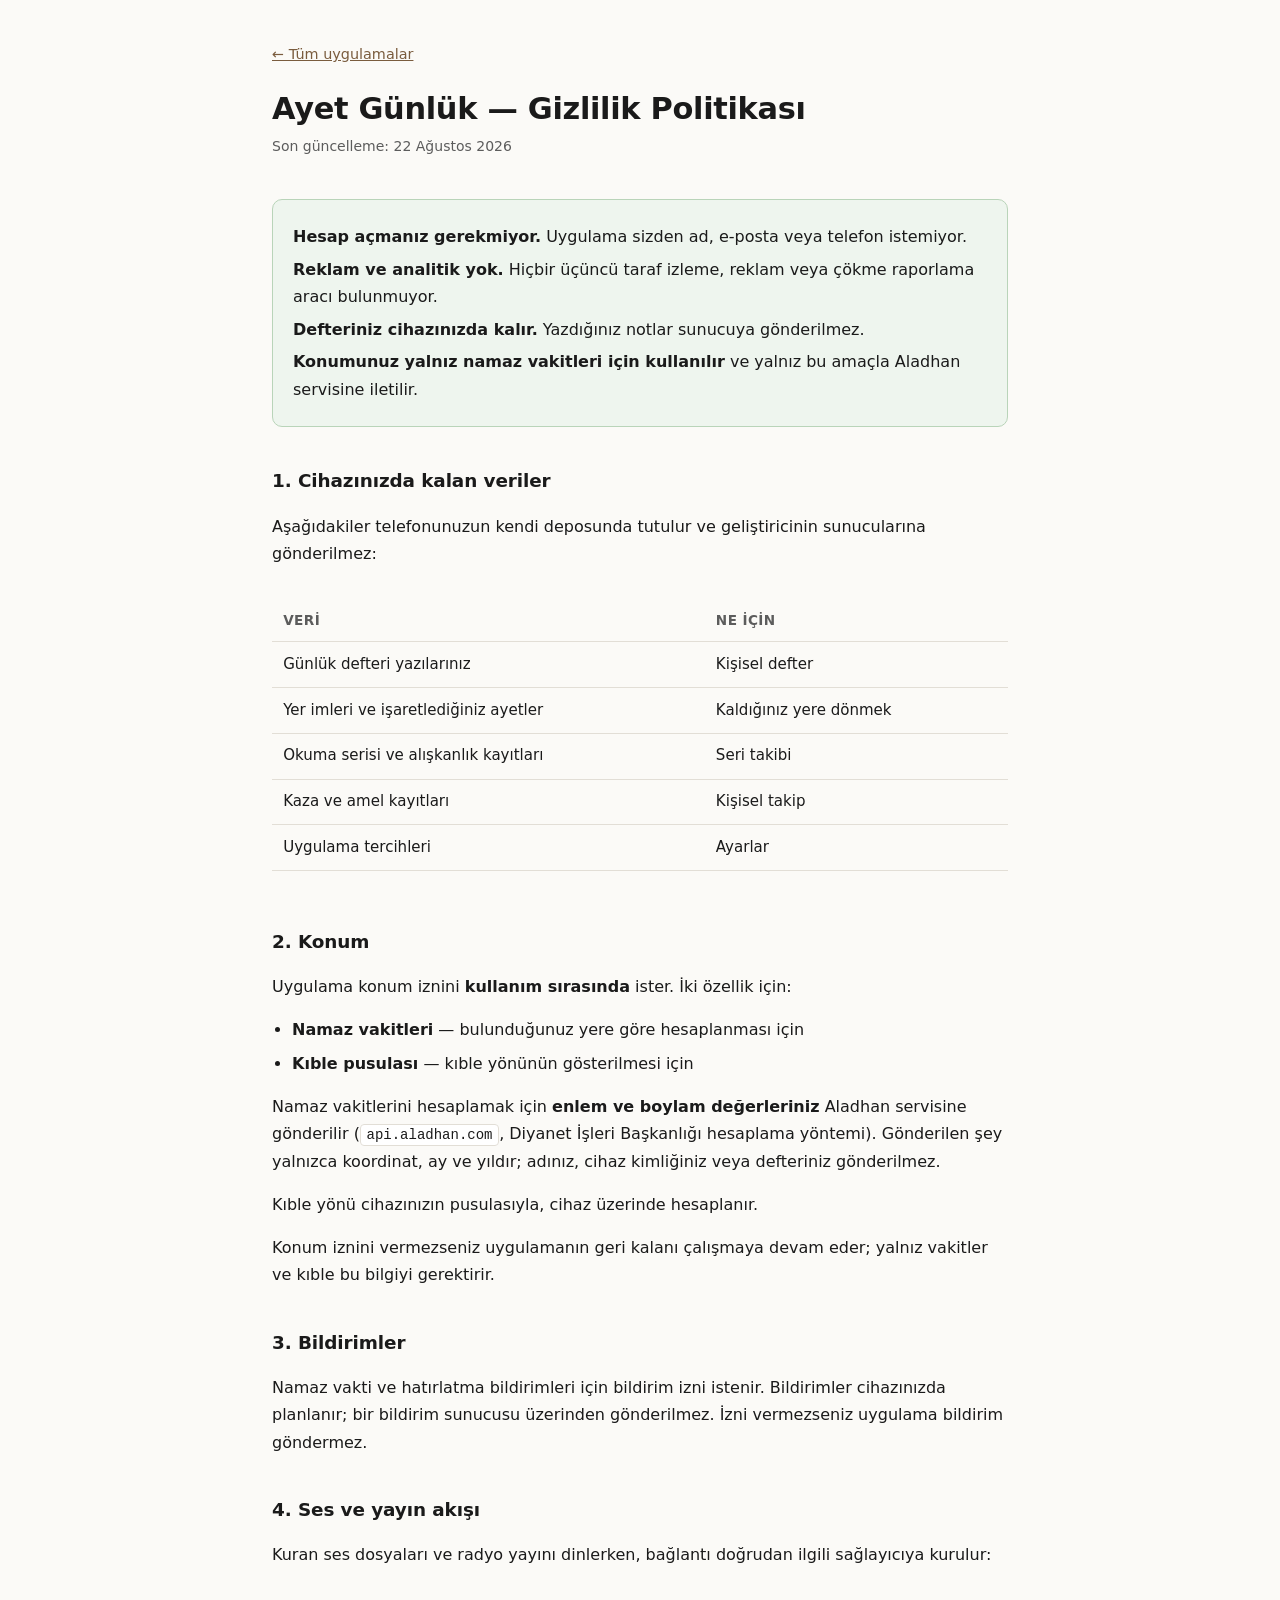
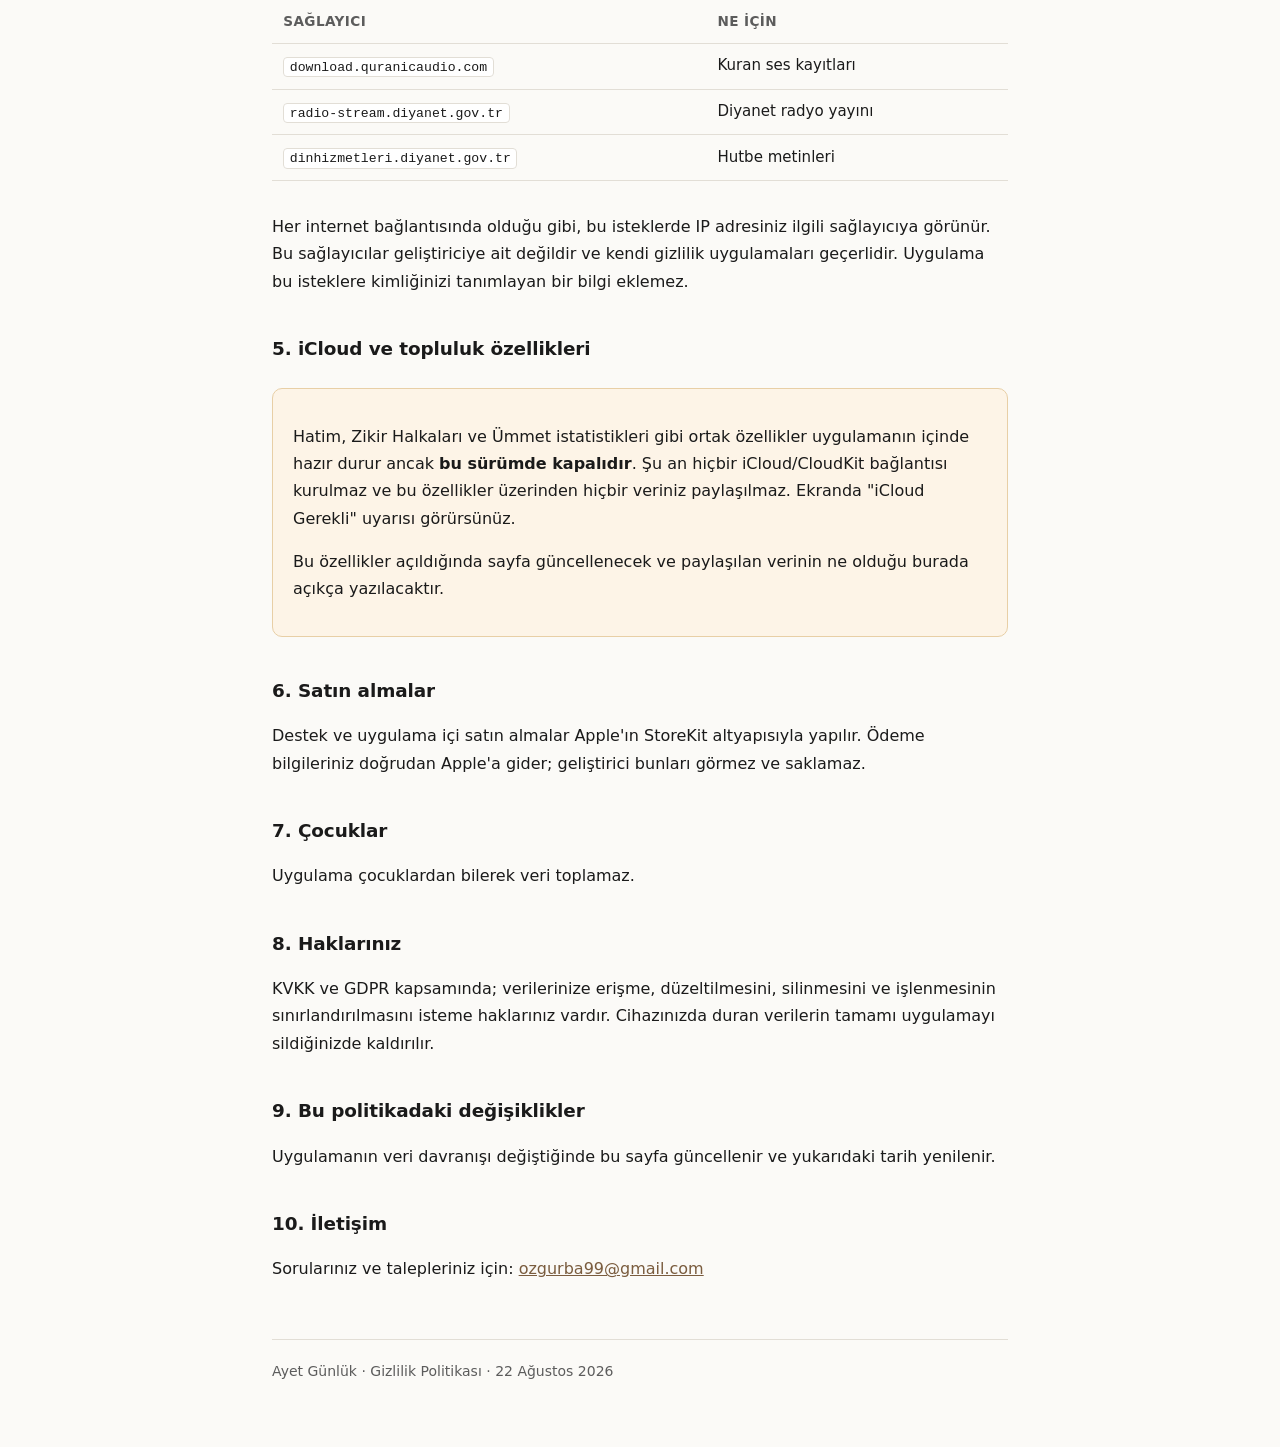
==== ayet-gunluk.html @ ae2b989b "Dört uygulama için gizlilik sayfaları + destek sayfası İçerik ölçüldü, uydurulmadı: hangi verinin ne" ====
<!doctype html>
<html lang="tr">
<head>
<meta charset="utf-8">
<meta name="viewport" content="width=device-width, initial-scale=1">
<title>Ayet Günlük — Gizlilik Politikası</title>
<link rel="stylesheet" href="stil.css">
</head>
<body>
<main>
<a class="geri" href="index.html">← Tüm uygulamalar</a>

<header>
  <h1>Ayet Günlük — Gizlilik Politikası</h1>
  <p class="tarih">Son güncelleme: 22 Ağustos 2026</p>
</header>

<div class="ozet">
  <p><strong>Hesap açmanız gerekmiyor.</strong> Uygulama sizden ad, e-posta veya telefon istemiyor.</p>
  <p><strong>Reklam ve analitik yok.</strong> Hiçbir üçüncü taraf izleme, reklam veya çökme raporlama aracı bulunmuyor.</p>
  <p><strong>Defteriniz cihazınızda kalır.</strong> Yazdığınız notlar sunucuya gönderilmez.</p>
  <p><strong>Konumunuz yalnız namaz vakitleri için kullanılır</strong> ve yalnız bu amaçla Aladhan servisine iletilir.</p>
</div>

<h2>1. Cihazınızda kalan veriler</h2>

<p>Aşağıdakiler telefonunuzun kendi deposunda tutulur ve geliştiricinin
sunucularına gönderilmez:</p>

<div class="sarmal">
<table>
  <tr><th>Veri</th><th>Ne için</th></tr>
  <tr><td>Günlük defteri yazılarınız</td><td>Kişisel defter</td></tr>
  <tr><td>Yer imleri ve işaretlediğiniz ayetler</td><td>Kaldığınız yere dönmek</td></tr>
  <tr><td>Okuma serisi ve alışkanlık kayıtları</td><td>Seri takibi</td></tr>
  <tr><td>Kaza ve amel kayıtları</td><td>Kişisel takip</td></tr>
  <tr><td>Uygulama tercihleri</td><td>Ayarlar</td></tr>
</table>
</div>

<h2>2. Konum</h2>

<p>Uygulama konum iznini <strong>kullanım sırasında</strong> ister. İki özellik için:</p>
<ul>
  <li><strong>Namaz vakitleri</strong> — bulunduğunuz yere göre hesaplanması için</li>
  <li><strong>Kıble pusulası</strong> — kıble yönünün gösterilmesi için</li>
</ul>

<p>Namaz vakitlerini hesaplamak için <strong>enlem ve boylam değerleriniz</strong>
Aladhan servisine gönderilir (<code>api.aladhan.com</code>, Diyanet İşleri
Başkanlığı hesaplama yöntemi). Gönderilen şey yalnızca koordinat, ay ve yıldır;
adınız, cihaz kimliğiniz veya defteriniz gönderilmez.</p>

<p>Kıble yönü cihazınızın pusulasıyla, cihaz üzerinde hesaplanır.</p>

<p>Konum iznini vermezseniz uygulamanın geri kalanı çalışmaya devam eder;
yalnız vakitler ve kıble bu bilgiyi gerektirir.</p>

<h2>3. Bildirimler</h2>

<p>Namaz vakti ve hatırlatma bildirimleri için bildirim izni istenir.
Bildirimler cihazınızda planlanır; bir bildirim sunucusu üzerinden gönderilmez.
İzni vermezseniz uygulama bildirim göndermez.</p>

<h2>4. Ses ve yayın akışı</h2>

<p>Kuran ses dosyaları ve radyo yayını dinlerken, bağlantı doğrudan ilgili
sağlayıcıya kurulur:</p>

<div class="sarmal">
<table>
  <tr><th>Sağlayıcı</th><th>Ne için</th></tr>
  <tr><td><code>download.quranicaudio.com</code></td><td>Kuran ses kayıtları</td></tr>
  <tr><td><code>radio-stream.diyanet.gov.tr</code></td><td>Diyanet radyo yayını</td></tr>
  <tr><td><code>dinhizmetleri.diyanet.gov.tr</code></td><td>Hutbe metinleri</td></tr>
</table>
</div>

<p>Her internet bağlantısında olduğu gibi, bu isteklerde IP adresiniz ilgili
sağlayıcıya görünür. Bu sağlayıcılar geliştiriciye ait değildir ve kendi
gizlilik uygulamaları geçerlidir. Uygulama bu isteklere kimliğinizi tanımlayan
bir bilgi eklemez.</p>

<h2>5. iCloud ve topluluk özellikleri</h2>

<div class="dikkat">
  <p>Hatim, Zikir Halkaları ve Ümmet istatistikleri gibi ortak özellikler
  uygulamanın içinde hazır durur ancak <strong>bu sürümde kapalıdır</strong>.
  Şu an hiçbir iCloud/CloudKit bağlantısı kurulmaz ve bu özellikler üzerinden
  hiçbir veriniz paylaşılmaz. Ekranda "iCloud Gerekli" uyarısı görürsünüz.</p>
  <p>Bu özellikler açıldığında sayfa güncellenecek ve paylaşılan verinin ne
  olduğu burada açıkça yazılacaktır.</p>
</div>

<h2>6. Satın almalar</h2>

<p>Destek ve uygulama içi satın almalar Apple'ın StoreKit altyapısıyla yapılır.
Ödeme bilgileriniz doğrudan Apple'a gider; geliştirici bunları görmez ve
saklamaz.</p>

<h2>7. Çocuklar</h2>

<p>Uygulama çocuklardan bilerek veri toplamaz.</p>

<h2>8. Haklarınız</h2>

<p>KVKK ve GDPR kapsamında; verilerinize erişme, düzeltilmesini, silinmesini ve
işlenmesinin sınırlandırılmasını isteme haklarınız vardır. Cihazınızda duran
verilerin tamamı uygulamayı sildiğinizde kaldırılır.</p>

<h2>9. Bu politikadaki değişiklikler</h2>

<p>Uygulamanın veri davranışı değiştiğinde bu sayfa güncellenir ve yukarıdaki
tarih yenilenir.</p>

<h2>10. İletişim</h2>

<p>Sorularınız ve talepleriniz için: <a href="mailto:ozgurba99@gmail.com">ozgurba99@gmail.com</a></p>

<footer>
  Ayet Günlük · Gizlilik Politikası · 22 Ağustos 2026
</footer>
</main>
</body>
</html>
---- stil.css ----
/* Ortak görsel dil — dört uygulamanın gizlilik sayfaları aynı iskeleti kullanıyor.
   Bağımlılık yok: tek dosya CSS, dış font yok, betik yok. Sayfanın kendisi de
   izleme yapmıyor; bir gizlilik sayfasının analitik çalıştırması çelişki olurdu. */

:root {
  --zemin: #fbfaf7;
  --kart: #ffffff;
  --metin: #1a1a1a;
  --soluk: #5c5c5c;
  --cizgi: #e2ded6;
  --vurgu: #7a5c3e;
  --iyi-zemin: #eef5ee;
  --iyi-cizgi: #b9d4b9;
  --uyari-zemin: #fdf4e7;
  --uyari-cizgi: #e8cfa6;
}

@media (prefers-color-scheme: dark) {
  :root {
    --zemin: #171614;
    --kart: #201f1c;
    --metin: #ecebe7;
    --soluk: #a5a29a;
    --cizgi: #34322d;
    --vurgu: #c9a87c;
    --iyi-zemin: #1c2620;
    --iyi-cizgi: #35513c;
    --uyari-zemin: #2a2318;
    --uyari-cizgi: #5c4a2e;
  }
}

* { box-sizing: border-box; }

body {
  margin: 0;
  padding: 2.5rem 1.25rem 4rem;
  background: var(--zemin);
  color: var(--metin);
  font: 16px/1.7 -apple-system, BlinkMacSystemFont, "Segoe UI", system-ui, sans-serif;
  -webkit-text-size-adjust: 100%;
}

main { max-width: 46rem; margin: 0 auto; }

header { margin-bottom: 2.5rem; }

h1 { font-size: 1.9rem; line-height: 1.25; margin: 0 0 .4rem; letter-spacing: -.01em; }
h2 { font-size: 1.15rem; margin: 2.4rem 0 .7rem; letter-spacing: -.005em; }
h3 { font-size: 1rem; margin: 1.6rem 0 .5rem; color: var(--vurgu); }

.tarih { color: var(--soluk); font-size: .875rem; margin: 0; }

.ozet {
  background: var(--iyi-zemin);
  border: 1px solid var(--iyi-cizgi);
  border-radius: 10px;
  padding: 1.1rem 1.25rem;
  margin: 1.75rem 0;
}
.ozet p { margin: .35rem 0; }
.ozet strong { font-weight: 650; }

.dikkat {
  background: var(--uyari-zemin);
  border: 1px solid var(--uyari-cizgi);
  border-radius: 10px;
  padding: 1.1rem 1.25rem;
  margin: 1.5rem 0;
}

table {
  width: 100%;
  border-collapse: collapse;
  margin: 1rem 0;
  font-size: .94rem;
}
th, td {
  text-align: left;
  padding: .6rem .7rem;
  border-bottom: 1px solid var(--cizgi);
  vertical-align: top;
}
th { font-weight: 620; color: var(--soluk); font-size: .85rem; text-transform: uppercase; letter-spacing: .03em; }

.sarmal { overflow-x: auto; }

ul { padding-left: 1.25rem; }
li { margin: .4rem 0; }

code {
  font-family: ui-monospace, SFMono-Regular, Menlo, monospace;
  font-size: .875em;
  background: var(--kart);
  border: 1px solid var(--cizgi);
  border-radius: 4px;
  padding: .1rem .35rem;
  word-break: break-all;
}

a { color: var(--vurgu); }

footer {
  margin-top: 3.5rem;
  padding-top: 1.25rem;
  border-top: 1px solid var(--cizgi);
  color: var(--soluk);
  font-size: .875rem;
}

.geri { display: inline-block; margin-bottom: 1.5rem; font-size: .9rem; }

.kartlar { display: grid; gap: .85rem; margin: 1.5rem 0; }
.kartlar a {
  display: block;
  background: var(--kart);
  border: 1px solid var(--cizgi);
  border-radius: 10px;
  padding: 1rem 1.15rem;
  text-decoration: none;
  color: var(--metin);
}
.kartlar a:hover { border-color: var(--vurgu); }
.kartlar .ad { font-weight: 640; display: block; }
.kartlar .ne { color: var(--soluk); font-size: .9rem; }
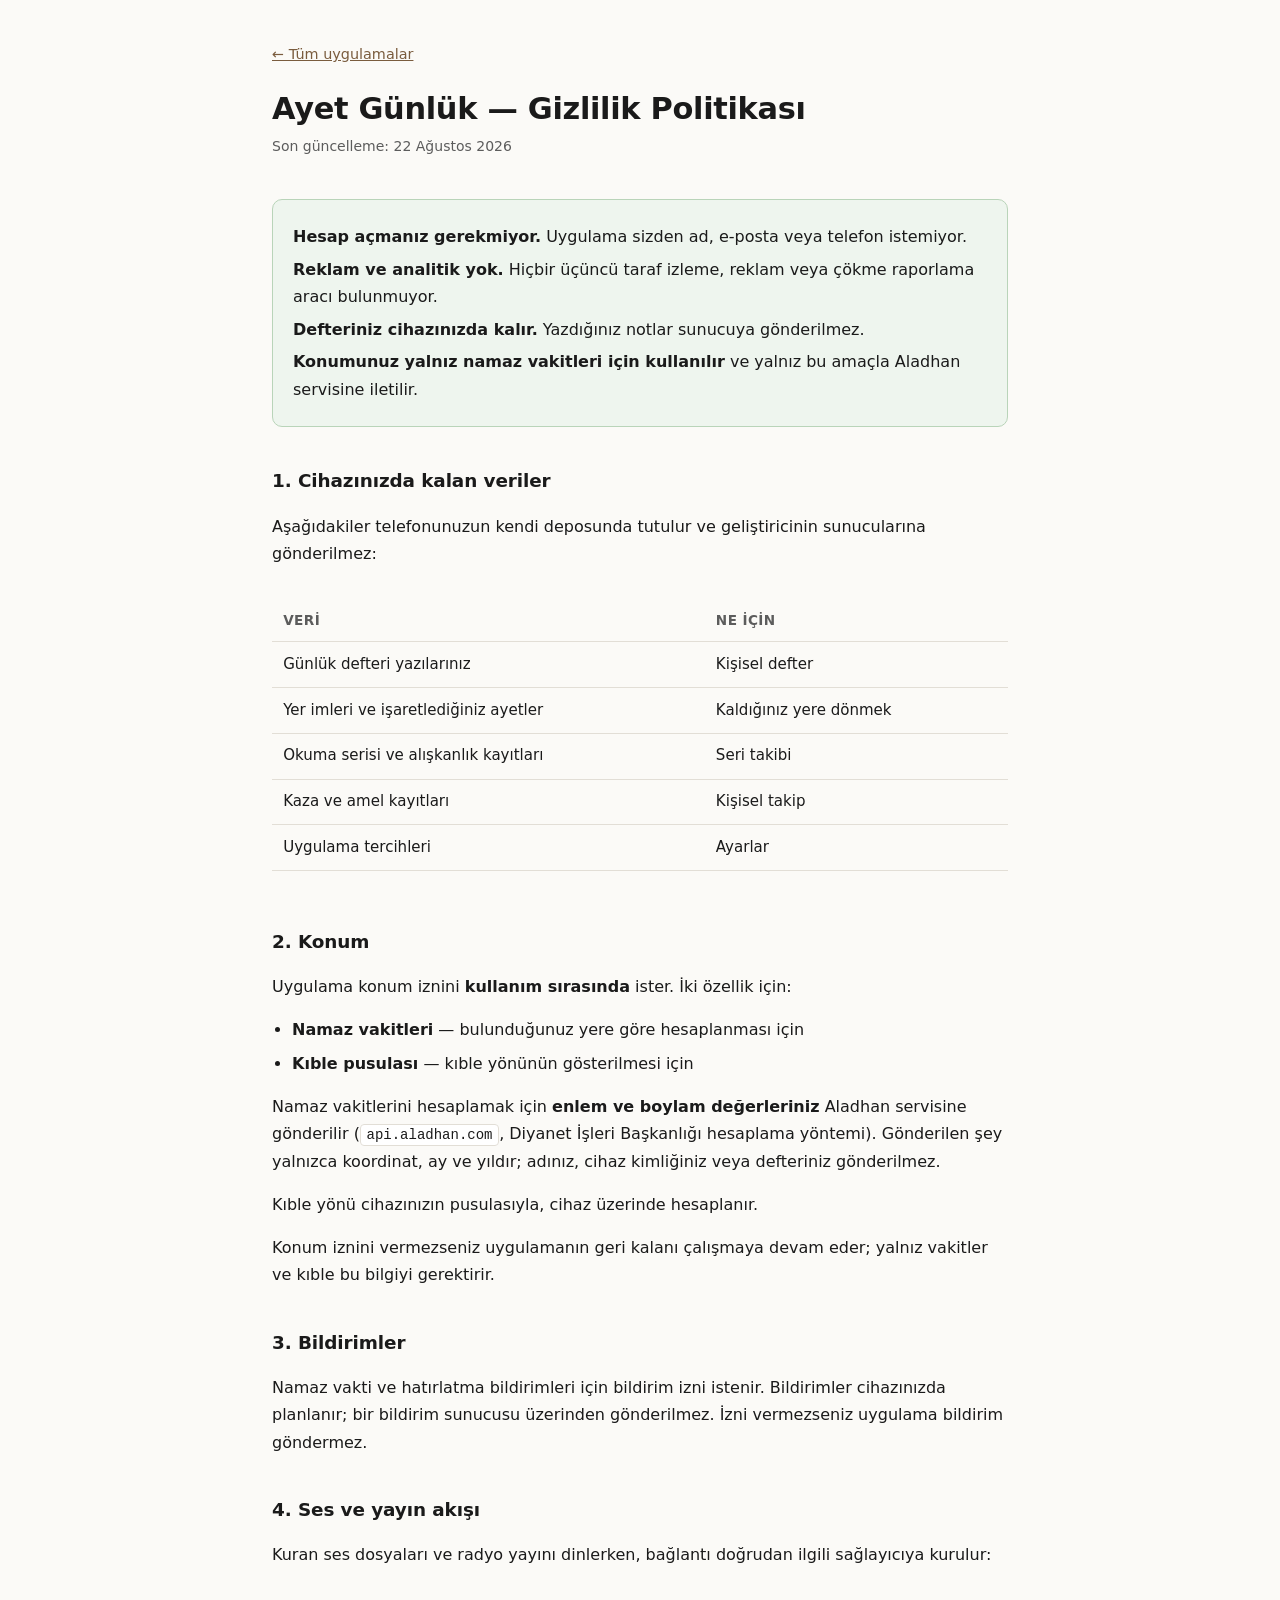
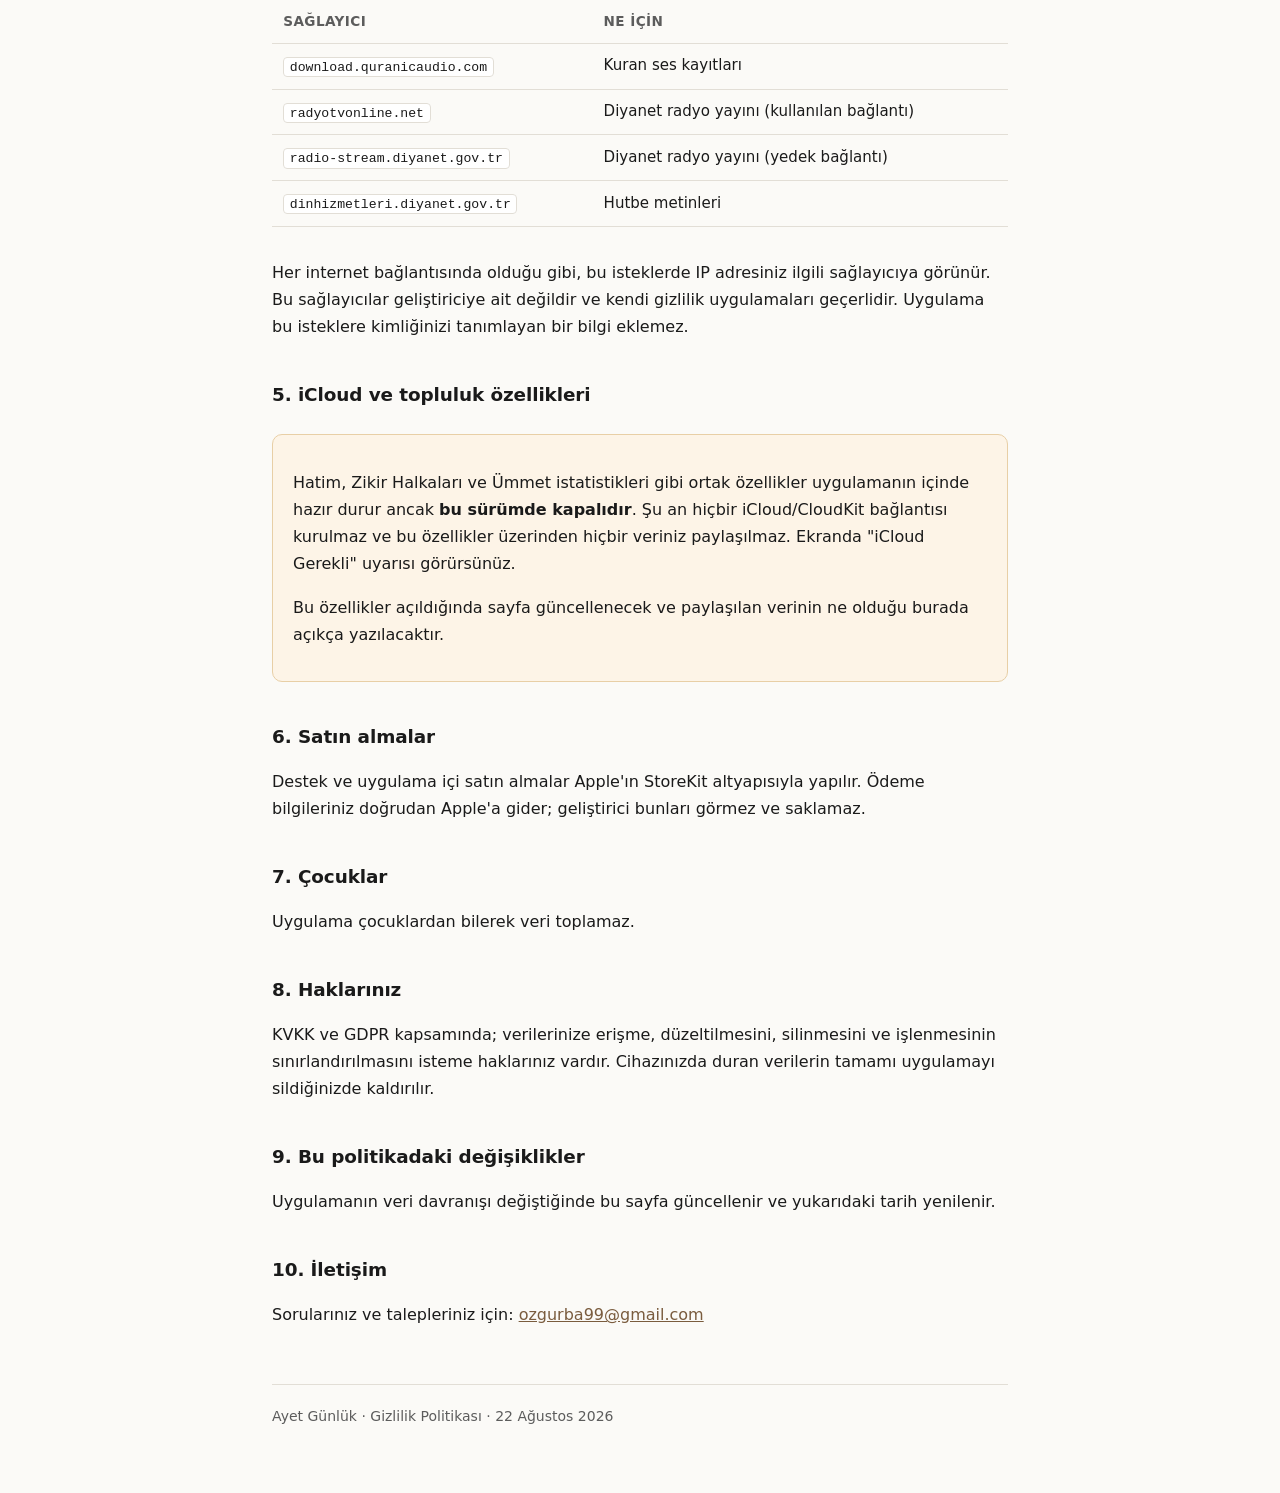
==== commit e3772c26: "Ayet Günlük: radyo yayınının gerçekte gittiği adres sayfaya eklendi Tabloda yalnız radio-stream.diya" ====
--- a/ayet-gunluk.html
+++ b/ayet-gunluk.html
@@ -71,7 +71,8 @@
 <table>
   <tr><th>Sağlayıcı</th><th>Ne için</th></tr>
   <tr><td><code>download.quranicaudio.com</code></td><td>Kuran ses kayıtları</td></tr>
-  <tr><td><code>radio-stream.diyanet.gov.tr</code></td><td>Diyanet radyo yayını</td></tr>
+  <tr><td><code>radyotvonline.net</code></td><td>Diyanet radyo yayını (kullanılan bağlantı)</td></tr>
+  <tr><td><code>radio-stream.diyanet.gov.tr</code></td><td>Diyanet radyo yayını (yedek bağlantı)</td></tr>
   <tr><td><code>dinhizmetleri.diyanet.gov.tr</code></td><td>Hutbe metinleri</td></tr>
 </table>
 </div>
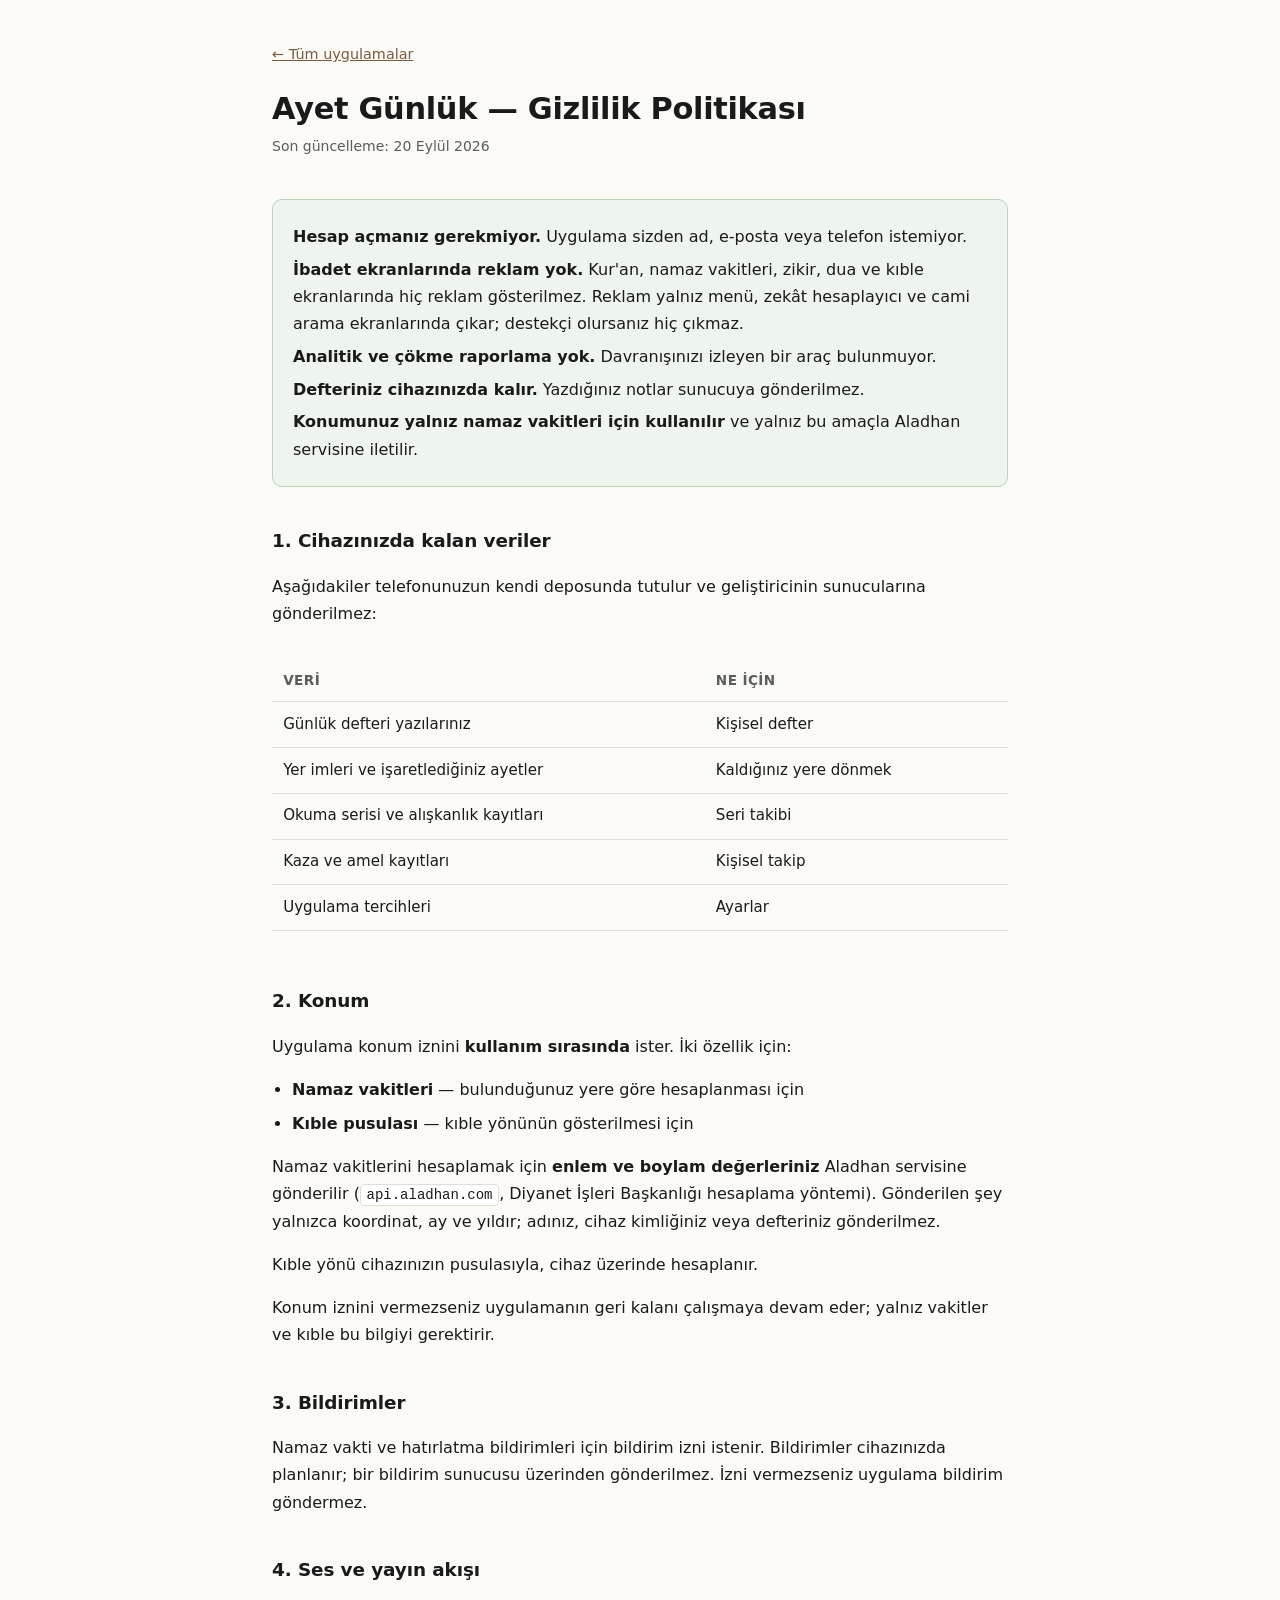
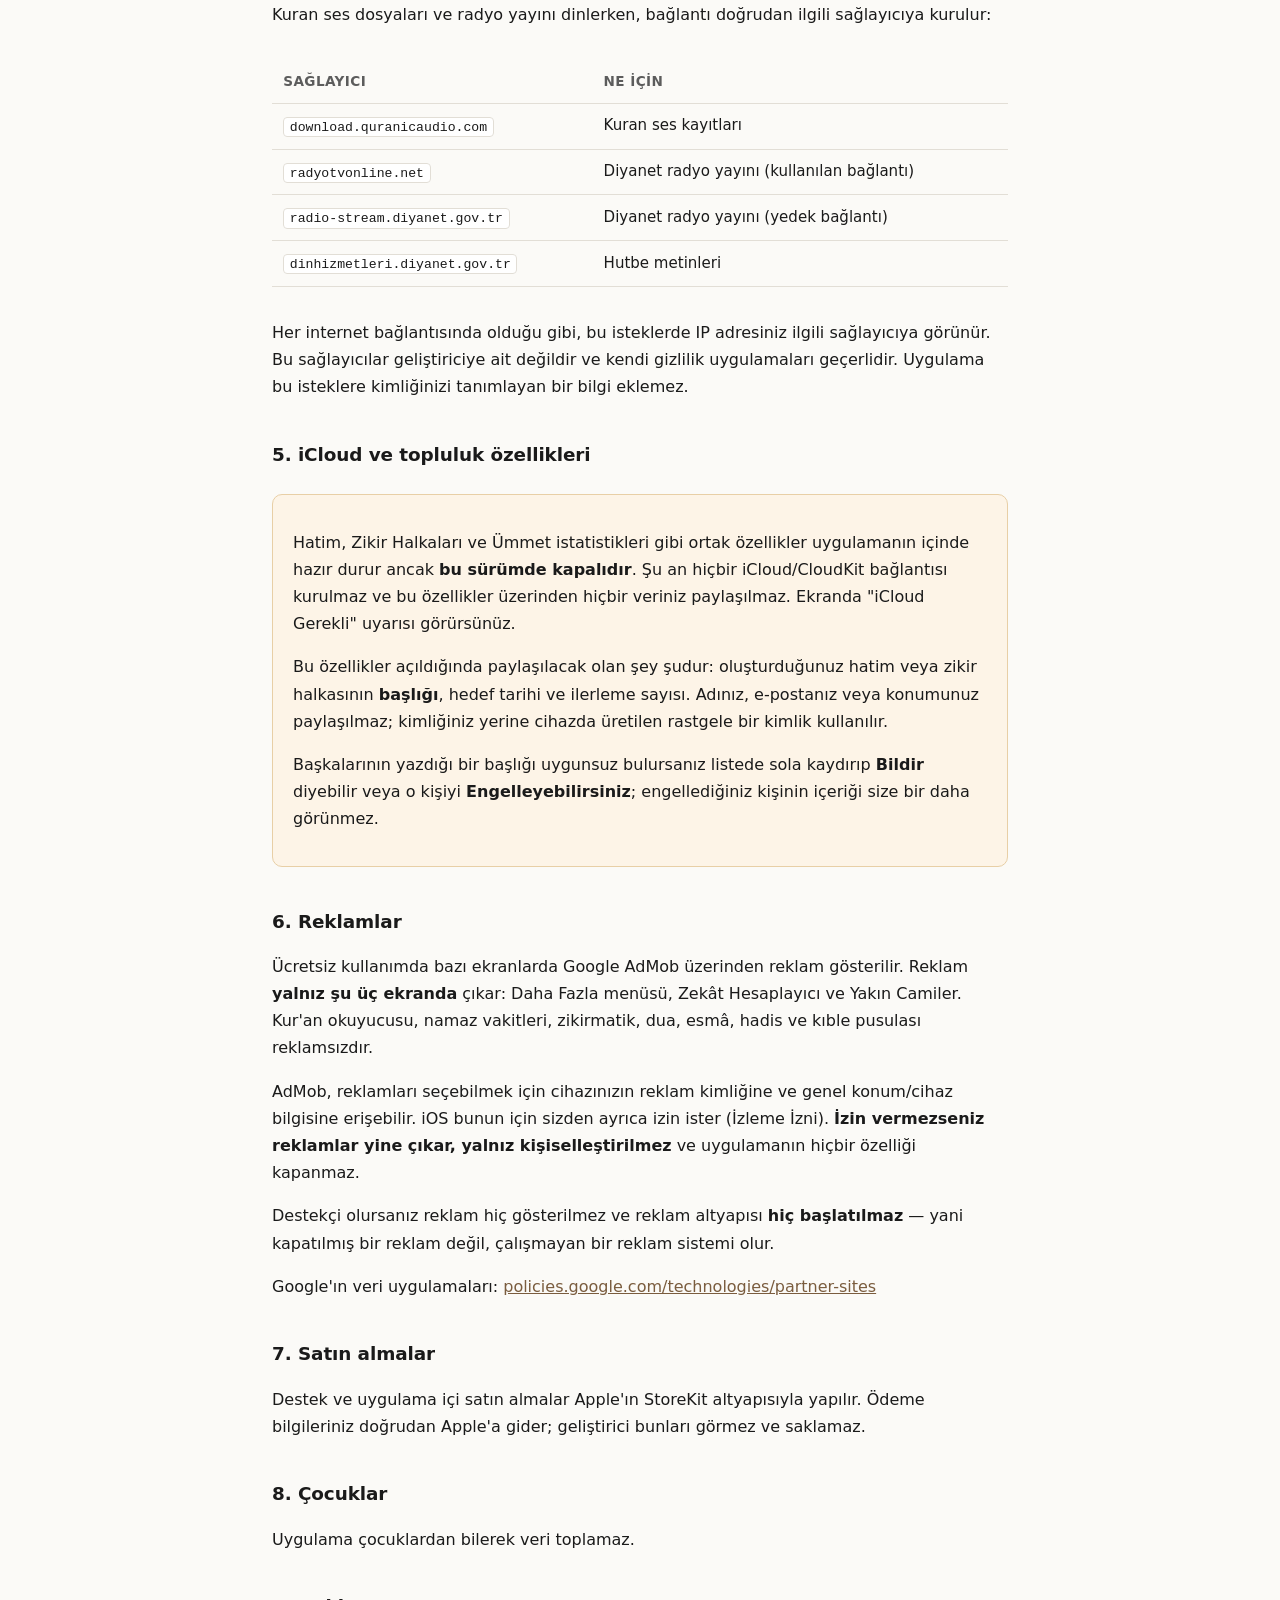
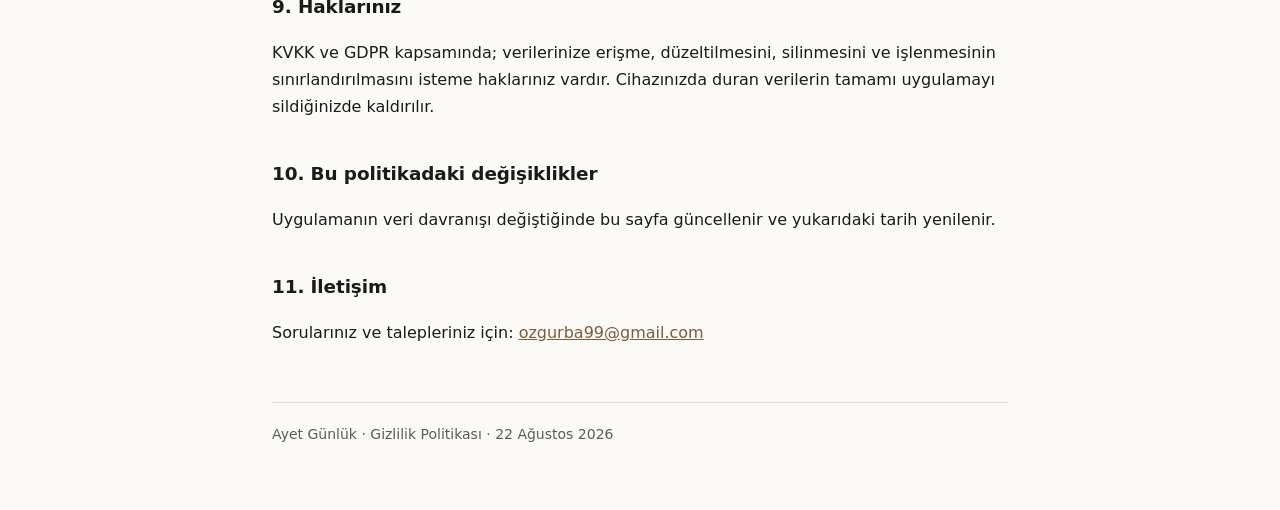
==== commit 38f22db2: "Ayet Günlük: reklam ve topluluk bölümleri eklendi" ====
--- a/ayet-gunluk.html
+++ b/ayet-gunluk.html
@@ -12,12 +12,15 @@
 
 <header>
   <h1>Ayet Günlük — Gizlilik Politikası</h1>
-  <p class="tarih">Son güncelleme: 22 Ağustos 2026</p>
+  <p class="tarih">Son güncelleme: 20 Eylül 2026</p>
 </header>
 
 <div class="ozet">
   <p><strong>Hesap açmanız gerekmiyor.</strong> Uygulama sizden ad, e-posta veya telefon istemiyor.</p>
-  <p><strong>Reklam ve analitik yok.</strong> Hiçbir üçüncü taraf izleme, reklam veya çökme raporlama aracı bulunmuyor.</p>
+  <p><strong>İbadet ekranlarında reklam yok.</strong> Kur'an, namaz vakitleri, zikir, dua ve kıble
+  ekranlarında hiç reklam gösterilmez. Reklam yalnız menü, zekât hesaplayıcı ve cami arama
+  ekranlarında çıkar; destekçi olursanız hiç çıkmaz.</p>
+  <p><strong>Analitik ve çökme raporlama yok.</strong> Davranışınızı izleyen bir araç bulunmuyor.</p>
   <p><strong>Defteriniz cihazınızda kalır.</strong> Yazdığınız notlar sunucuya gönderilmez.</p>
   <p><strong>Konumunuz yalnız namaz vakitleri için kullanılır</strong> ve yalnız bu amaçla Aladhan servisine iletilir.</p>
 </div>
@@ -89,32 +92,56 @@
   uygulamanın içinde hazır durur ancak <strong>bu sürümde kapalıdır</strong>.
   Şu an hiçbir iCloud/CloudKit bağlantısı kurulmaz ve bu özellikler üzerinden
   hiçbir veriniz paylaşılmaz. Ekranda "iCloud Gerekli" uyarısı görürsünüz.</p>
-  <p>Bu özellikler açıldığında sayfa güncellenecek ve paylaşılan verinin ne
-  olduğu burada açıkça yazılacaktır.</p>
+  <p>Bu özellikler açıldığında paylaşılacak olan şey şudur: oluşturduğunuz hatim
+  veya zikir halkasının <strong>başlığı</strong>, hedef tarihi ve ilerleme sayısı.
+  Adınız, e-postanız veya konumunuz paylaşılmaz; kimliğiniz yerine cihazda üretilen
+  rastgele bir kimlik kullanılır.</p>
+  <p>Başkalarının yazdığı bir başlığı uygunsuz bulursanız listede sola kaydırıp
+  <strong>Bildir</strong> diyebilir veya o kişiyi <strong>Engelleyebilirsiniz</strong>;
+  engellediğiniz kişinin içeriği size bir daha görünmez.</p>
 </div>
 
-<h2>6. Satın almalar</h2>
+<h2>6. Reklamlar</h2>
+
+<p>Ücretsiz kullanımda bazı ekranlarda Google AdMob üzerinden reklam gösterilir.
+Reklam <strong>yalnız şu üç ekranda</strong> çıkar: Daha Fazla menüsü, Zekât
+Hesaplayıcı ve Yakın Camiler. Kur'an okuyucusu, namaz vakitleri, zikirmatik, dua,
+esmâ, hadis ve kıble pusulası reklamsızdır.</p>
+
+<p>AdMob, reklamları seçebilmek için cihazınızın reklam kimliğine ve genel
+konum/cihaz bilgisine erişebilir. iOS bunun için sizden ayrıca izin ister
+(İzleme İzni). <strong>İzin vermezseniz reklamlar yine çıkar, yalnız
+kişiselleştirilmez</strong> ve uygulamanın hiçbir özelliği kapanmaz.</p>
+
+<p>Destekçi olursanız reklam hiç gösterilmez ve reklam altyapısı
+<strong>hiç başlatılmaz</strong> — yani kapatılmış bir reklam değil, çalışmayan
+bir reklam sistemi olur.</p>
+
+<p>Google'ın veri uygulamaları:
+<a href="https://policies.google.com/technologies/partner-sites">policies.google.com/technologies/partner-sites</a></p>
+
+<h2>7. Satın almalar</h2>
 
 <p>Destek ve uygulama içi satın almalar Apple'ın StoreKit altyapısıyla yapılır.
 Ödeme bilgileriniz doğrudan Apple'a gider; geliştirici bunları görmez ve
 saklamaz.</p>
 
-<h2>7. Çocuklar</h2>
+<h2>8. Çocuklar</h2>
 
 <p>Uygulama çocuklardan bilerek veri toplamaz.</p>
 
-<h2>8. Haklarınız</h2>
+<h2>9. Haklarınız</h2>
 
 <p>KVKK ve GDPR kapsamında; verilerinize erişme, düzeltilmesini, silinmesini ve
 işlenmesinin sınırlandırılmasını isteme haklarınız vardır. Cihazınızda duran
 verilerin tamamı uygulamayı sildiğinizde kaldırılır.</p>
 
-<h2>9. Bu politikadaki değişiklikler</h2>
+<h2>10. Bu politikadaki değişiklikler</h2>
 
 <p>Uygulamanın veri davranışı değiştiğinde bu sayfa güncellenir ve yukarıdaki
 tarih yenilenir.</p>
 
-<h2>10. İletişim</h2>
+<h2>11. İletişim</h2>
 
 <p>Sorularınız ve talepleriniz için: <a href="mailto:ozgurba99@gmail.com">ozgurba99@gmail.com</a></p>
 
